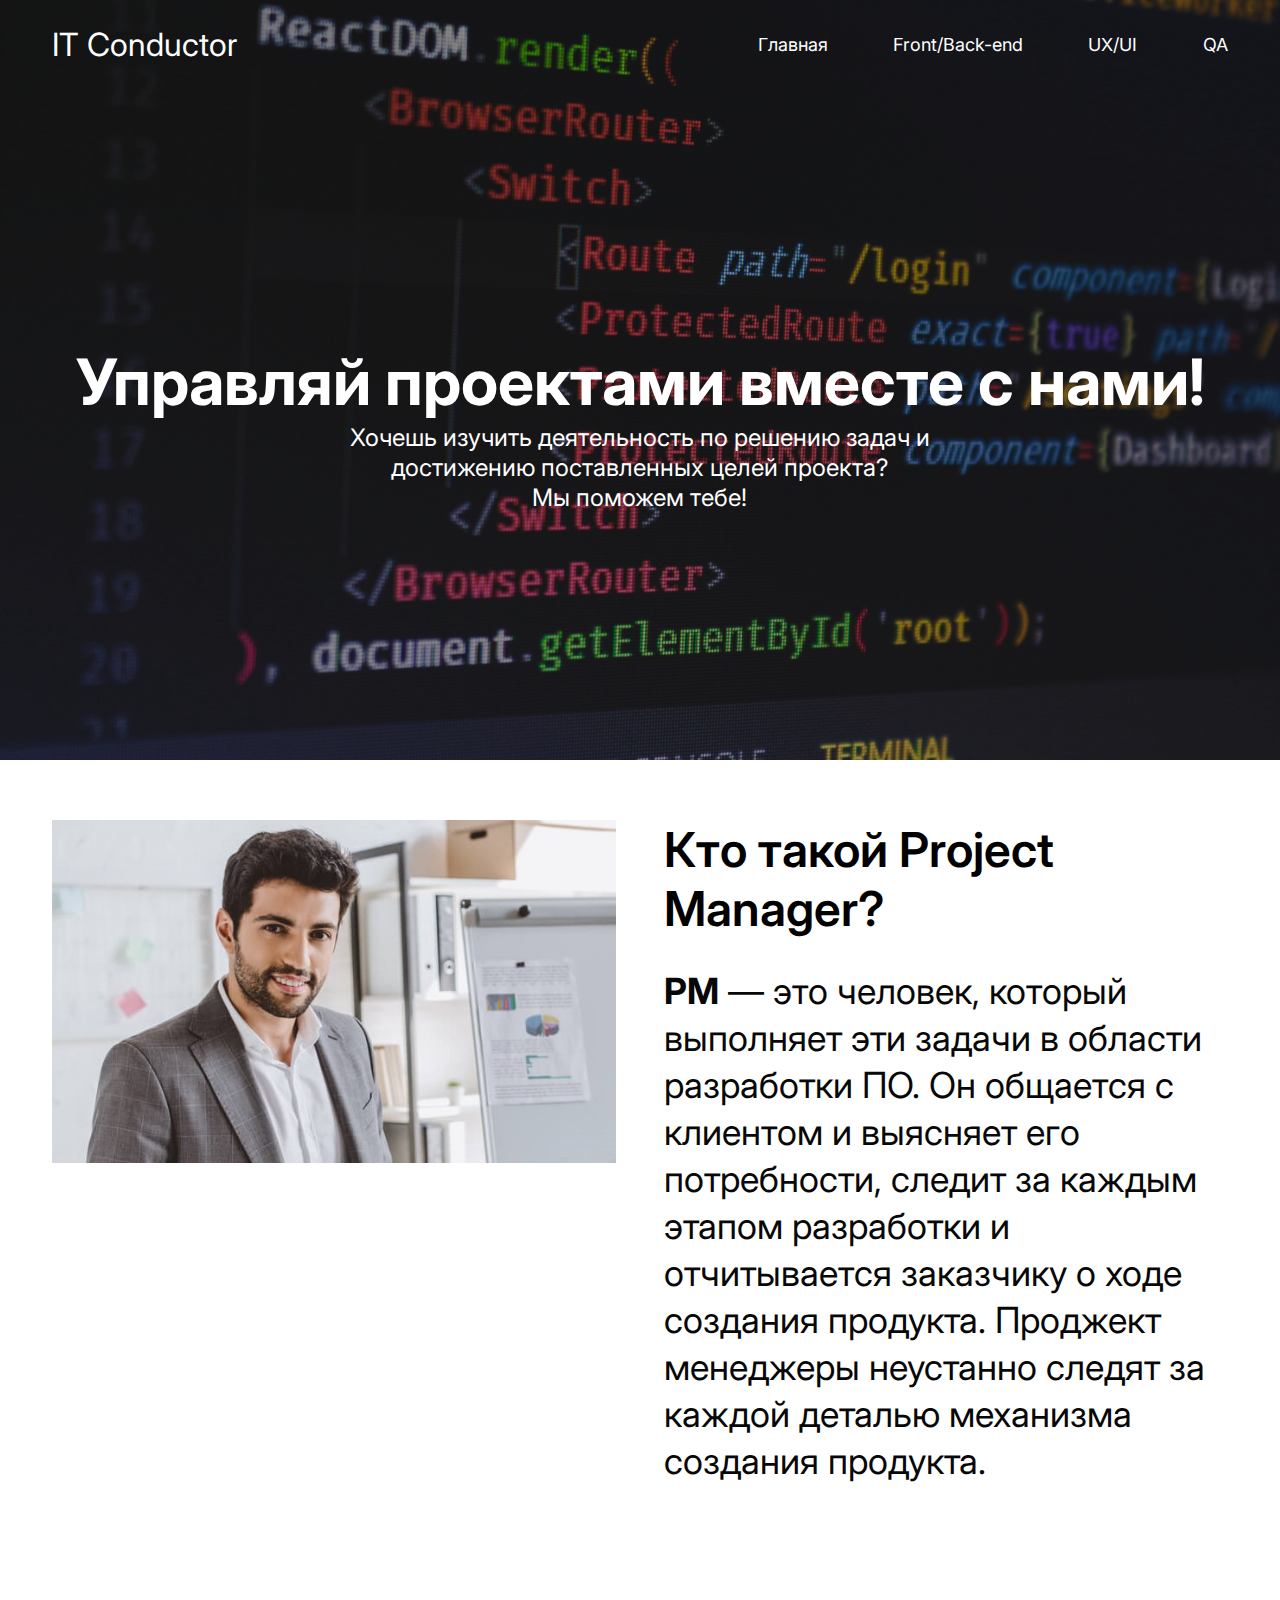
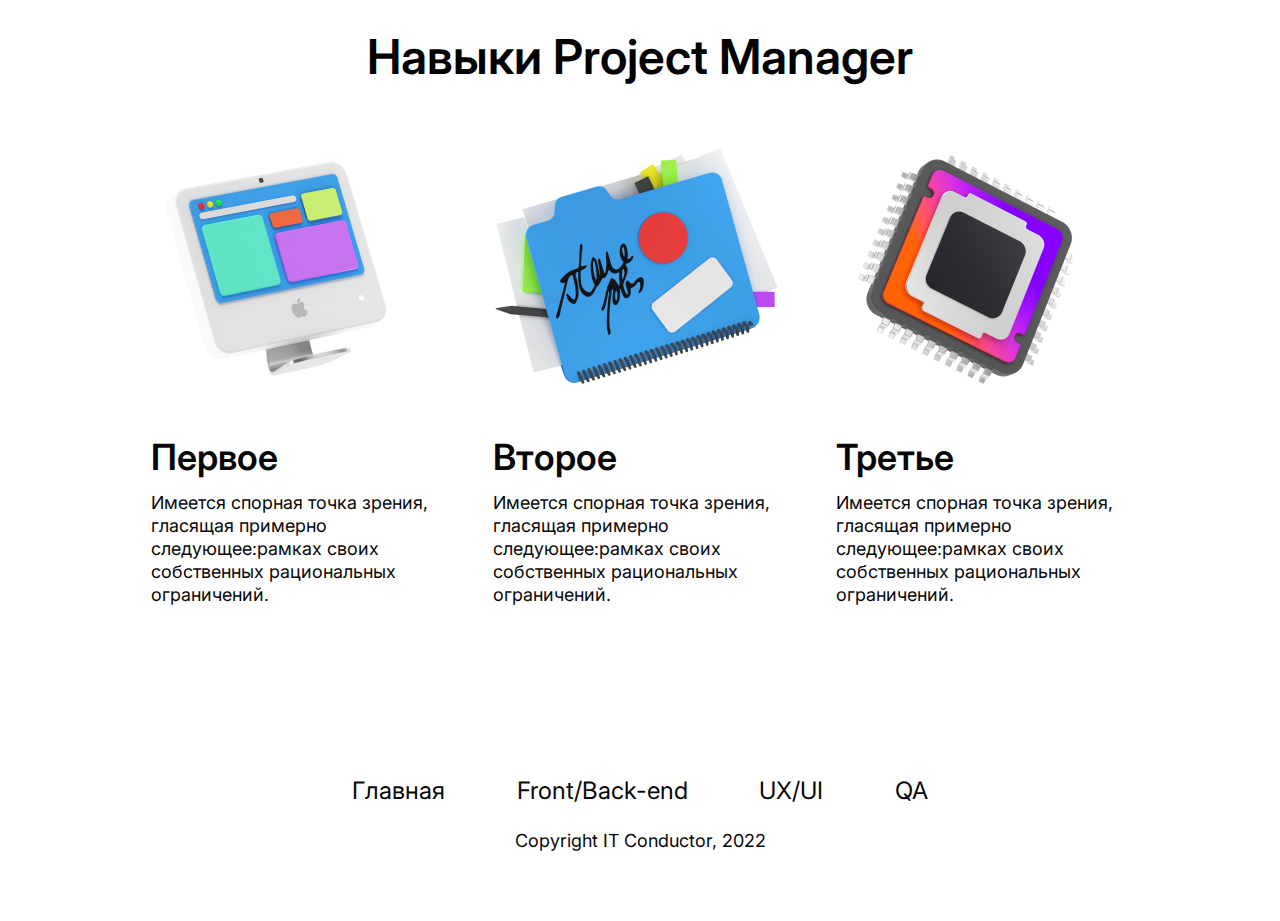
==== index2.html @ 60273a2d "all work done" ====
<!DOCTYPE html>
<html lang="en">
  <head>
    <meta charset="UTF-8" />
    <meta http-equiv="X-UA-Compatible" content="IE=edge" />
    <meta name="viewport" content="width=device-width, initial-scale=1.0" />
    <title>Project Manager</title>
    <link rel="stylesheet" href="./css/style.css" />
    <link rel="stylesheet" href="./scss/style.scss" />
    <link rel="preconnect" href="https://fonts.googleapis.com" />
    <link rel="preconnect" href="https://fonts.gstatic.com" crossorigin />
    <link
      href="https://fonts.googleapis.com/css2?family=Inter&display=swap"
      rel="stylesheet"
    />
  </head>
  <body>
    <div class="start start_pm">
      <header>
        <div class="container header_container">
          <a class="logo" href="index.html">
            <div class="logo">IT Conductor</div>
          </a>
          <nav class="menu">
            <a href="./index.html">Главная</a>
            <a href="index3.html">Front/Back-end</a>
            <a href="index4.html">UX/UI</a>
            <a href="index5.html">QA</a>
          </nav>
        </div>
      </header>
      <div class="greeting">
        <div class="container greeting_container">
          <p class="title">Управляй проектами вместе с нами!</p>
          <p class="subtitle subtitle_greeting">
            Хочешь изучить деятельность по решению задач и достижению
            поставленных целей проекта?
          </p>
          <p class="subtitle subtitle_greeting">Мы поможем тебе!</p>
        </div>
      </div>
    </div>
    <main>
      <div class="container">
        <div class="pm_description">
          <div class="pm_description_image">
            <img
              src="./img/how-to-become-a-project-manager.jpg
            "
              alt="PM"
            />
          </div>
          <div class="pm_description_text">
            <p class="heading pm_heading">Кто такой Project Manager?</p>
            <p class="caption pm_caption">
              <b>PM</b> — это человек, который выполняет эти задачи в области
              разработки ПО. Он общается с клиентом и выясняет его потребности,
              следит за каждым этапом разработки и отчитывается заказчику о ходе
              создания продукта. Проджект менеджеры неустанно следят за каждой
              деталью механизма создания продукта. 
            </p>
          </div>
        </div>
        <div class="advantages">
            <div class="container">
              <p class="heading heading_advantages">Навыки Project Manager</p>
              <ul class="advantages_list">
                <li class="advantages_item">
                  <img src="./img/iMac 1.png" alt="Computer" />
                  <p class="caption">Первое</p>
                  <p class="description">
                    Имеется спорная точка зрения, гласящая примерно следующее:рамках
                    своих собственных рациональных ограничений.
                  </p>
                </li>
                <li class="advantages_item">
                  <img src="./img/Folder 1.png" alt="Folder" />
                  <p class="caption">Второе</p>
                  <p class="description">
                    Имеется спорная точка зрения, гласящая примерно следующее:рамках
                    своих собственных рациональных ограничений.
                  </p>
                </li>
                <li class="advantages_item">
                  <img src="./img/Processor 1.png" alt="Processor" />
                  <p class="caption">Третье</p>
                  <p class="description">
                    Имеется спорная точка зрения, гласящая примерно следующее:рамках
                    своих собственных рациональных ограничений.
                  </p>
                </li>
              </ul>
            </div>
          </div>
      </div>
    </main>
    <footer>
        <nav class="menu footer_menu">
          <a href="./index.html">Главная</a>
          <a href="index3.html">Front/Back-end</a>
          <a href="index4.html">UX/UI</a>
          <a href="index5.html">QA</a>
        </nav>
        <p class="copy">Copyright IT Conductor, 2022</p>
      </footer>
  </body>
</html>
---- css/style.css ----
* {
  padding: 0;
  margin: 0;
  -webkit-box-sizing: border-box;
          box-sizing: border-box;
}

body {
  font-family: "Inter", sans-serif;
}

.subtitle {
  font-size: 24px;
  font-weight: 400;
  line-height: 30px;
  color: #ffffff;
  width: 60%;
}

.heading {
  font-size: 48px;
  font-weight: 600;
  text-align: center;
}

.caption {
  font-weight: 600;
  font-size: 36px;
  color: #070707;
  line-height: 47px;
  padding-top: 30px;
  padding-bottom: 10px;
}

.description {
  font-weight: 400;
  font-size: 18px;
  color: #070707;
  line-height: 23px;
}

.container {
  width: 91.8%;
  margin: 0 auto;
}

.menu {
  display: -webkit-box;
  display: -ms-flexbox;
  display: flex;
  -webkit-box-align: center;
      -ms-flex-align: center;
          align-items: center;
  -webkit-box-pack: justify;
      -ms-flex-pack: justify;
          justify-content: space-between;
  -ms-flex-preferred-size: 40%;
      flex-basis: 40%;
}
.menu a {
  font-weight: 400;
  font-size: 18px;
  color: #ffffff;
  text-decoration: none;
}

.start {
  background-image: url(../img/Main-Header.png);
  background-size: cover;
  height: 760px;
}

.start_pm {
  background-image: url(../img/PM-Header.png);
}

.start_ux {
  background-image: url(../img/1_H7k2HHicENJJRLAvD7xH9Q.jpeg);
}

.start_frontend {
  background-image: url(../img/PM-Header.png);
}

.header_container {
  display: -webkit-box;
  display: -ms-flexbox;
  display: flex;
  -webkit-box-pack: justify;
      -ms-flex-pack: justify;
          justify-content: space-between;
  -webkit-box-align: center;
      -ms-flex-align: center;
          align-items: center;
  padding: 25px 0;
}
.header_container .logo {
  font-weight: 400;
  font-size: 32px;
  color: #ffffff;
  text-decoration: none;
}

.greeting {
  height: 670px;
  display: -webkit-box;
  display: -ms-flexbox;
  display: flex;
  -webkit-box-align: center;
      -ms-flex-align: center;
          align-items: center;
}
.greeting .greeting_container {
  height: 25%;
  display: -webkit-box;
  display: -ms-flexbox;
  display: flex;
  -webkit-box-align: center;
      -ms-flex-align: center;
          align-items: center;
  -webkit-box-orient: vertical;
  -webkit-box-direction: normal;
      -ms-flex-direction: column;
          flex-direction: column;
  -webkit-box-pack: justify;
      -ms-flex-pack: justify;
          justify-content: space-between;
}
.greeting .greeting_container .title {
  font-weight: 700;
  font-size: 64px;
  color: #ffffff;
  line-height: 83px;
}
.greeting .greeting_container .subtitle_greeting {
  text-align: center;
}

.advantages {
  padding: 50px 0;
}
.advantages .heading_advantages {
  padding-top: 22px;
}
.advantages .advantages_list {
  padding: 50px;
  list-style: none;
  display: -webkit-box;
  display: -ms-flexbox;
  display: flex;
  -webkit-box-pack: justify;
      -ms-flex-pack: justify;
          justify-content: space-between;
}
.advantages .advantages_list .advantages_item {
  -ms-flex-preferred-size: 30%;
      flex-basis: 30%;
}

.review .excerpt {
  font-weight: 400;
  font-size: 20px;
  text-align: center;
  color: #070707;
  width: 45%;
  margin: 0 auto;
  padding: 15px 0;
}
.review .review_list {
  padding: 50px;
  list-style: none;
  display: -webkit-box;
  display: -ms-flexbox;
  display: flex;
  -webkit-box-pack: justify;
      -ms-flex-pack: justify;
          justify-content: space-between;
  -webkit-box-orient: vertical;
  -webkit-box-direction: normal;
      -ms-flex-direction: column;
          flex-direction: column;
  -webkit-box-align: center;
      -ms-flex-align: center;
          align-items: center;
}
.review .review_list .review_item {
  width: 652px;
  height: 381px;
  background: #efefef;
  border-radius: 12px;
  display: -webkit-box;
  display: -ms-flexbox;
  display: flex;
  -webkit-box-align: center;
      -ms-flex-align: center;
          align-items: center;
  margin: 25px 0;
}
.review .review_list .review_item .review_container {
  height: 80%;
  -webkit-box-align: center;
      -ms-flex-align: center;
          align-items: center;
  display: -webkit-box;
  display: -ms-flexbox;
  display: flex;
  -webkit-box-orient: vertical;
  -webkit-box-direction: normal;
      -ms-flex-direction: column;
          flex-direction: column;
  -webkit-box-pack: justify;
      -ms-flex-pack: justify;
          justify-content: space-between;
}
.review .review_list .review_item .review_container .review_subtitle {
  text-align: center;
  color: #070707;
  width: 90%;
}
.review .review_list .review_item .review_container .user_text {
  font-weight: 400;
  font-size: 18px;
  color: #070707;
}
.review .review_flex {
  width: 66%;
  margin: 0 auto;
  padding-top: 50px;
}
.review .review_flex .review_flex_item {
  display: -webkit-box;
  display: -ms-flexbox;
  display: flex;
  padding: 8px 0;
  -webkit-box-pack: justify;
      -ms-flex-pack: justify;
          justify-content: space-between;
}
.review .review_flex .review_flex_item .review_input {
  width: 652px;
  height: 196px;
  background: #ffffff;
  border: 2px solid #070707;
  border-radius: 8px;
}
.review .review_flex .review_flex_item .email_input {
  width: 652px;
  height: 62px;
  background: #ffffff;
  border: 2px solid #070707;
  border-radius: 8px;
}
.review .review_flex .review_flex_item .name_input {
  width: 652px;
  height: 62px;
  background: #ffffff;
  border: 2px solid #070707;
  border-radius: 8px;
}
.review .review_flex .review_flex_item p {
  font-size: 20px;
}
.review .review_flex .review_button {
  border: #d1345b 1px solid;
  margin-top: 30px;
  width: 100%;
  padding: 25px 0;
  background: #d1345b;
  border-radius: 8px;
  font-weight: 400;
  font-size: 24px;
  color: #070707;
}

.schools {
  padding: 70px 0;
}
.schools .schools_list {
  list-style: none;
  display: -webkit-box;
  display: -ms-flexbox;
  display: flex;
  -webkit-box-pack: justify;
      -ms-flex-pack: justify;
          justify-content: space-between;
  -webkit-box-align: center;
      -ms-flex-align: center;
          align-items: center;
  padding: 50px 0;
}
.schools .schools_list .school_card {
  width: 316px;
  height: 316px;
  background: #efefef;
  border-radius: 12px;
  display: -webkit-box;
  display: -ms-flexbox;
  display: flex;
  -webkit-box-align: center;
      -ms-flex-align: center;
          align-items: center;
}
.schools .schools_list .school_card .school_card_container {
  width: 90%;
  height: 90%;
  display: -webkit-box;
  display: -ms-flexbox;
  display: flex;
  -webkit-box-orient: vertical;
  -webkit-box-direction: normal;
      -ms-flex-direction: column;
          flex-direction: column;
  -webkit-box-pack: justify;
      -ms-flex-pack: justify;
          justify-content: space-between;
}
.schools .schools_list .school_card .school_card_container img {
  width: 100%;
}
.schools .schools_list .school_card .school_card_container .subtitle_school {
  color: #070707;
  margin-top: 10px;
  font-weight: 500;
}
.schools .schools_list .school_card .school_card_container .school_link {
  display: -webkit-box;
  display: -ms-flexbox;
  display: flex;
  -webkit-box-align: center;
      -ms-flex-align: center;
          align-items: center;
  width: 60%;
  -webkit-box-pack: justify;
      -ms-flex-pack: justify;
          justify-content: space-between;
}
.schools .schools_list .school_card .school_card_container .school_link img {
  width: 33px;
  height: 22px;
}
.schools .schools_list .school_card .school_card_container .school_link p {
  font-size: 18px;
}

footer {
  padding: 70px 0;
}

.footer_menu {
  width: 45%;
  margin: 0 auto;
}
.footer_menu a {
  color: #070707;
  font-size: 24px;
}

.copy {
  font-weight: 400;
  font-size: 18px;
  text-align: center;
  color: #070707;
  margin-top: 25px;
}

.pm_description {
  padding: 60px 0;
  display: -webkit-box;
  display: -ms-flexbox;
  display: flex;
  -webkit-box-pack: justify;
      -ms-flex-pack: justify;
          justify-content: space-between;
}
.pm_description .pm_description_image {
  -ms-flex-preferred-size: 48%;
      flex-basis: 48%;
}
.pm_description .pm_description_image img {
  width: 100%;
}
.pm_description .pm_description_text {
  -ms-flex-preferred-size: 48%;
      flex-basis: 48%;
}
.pm_description .pm_description_text .pm_heading {
  text-align: left;
}
.pm_description .pm_description_text .pm_caption {
  font-weight: 400;
}
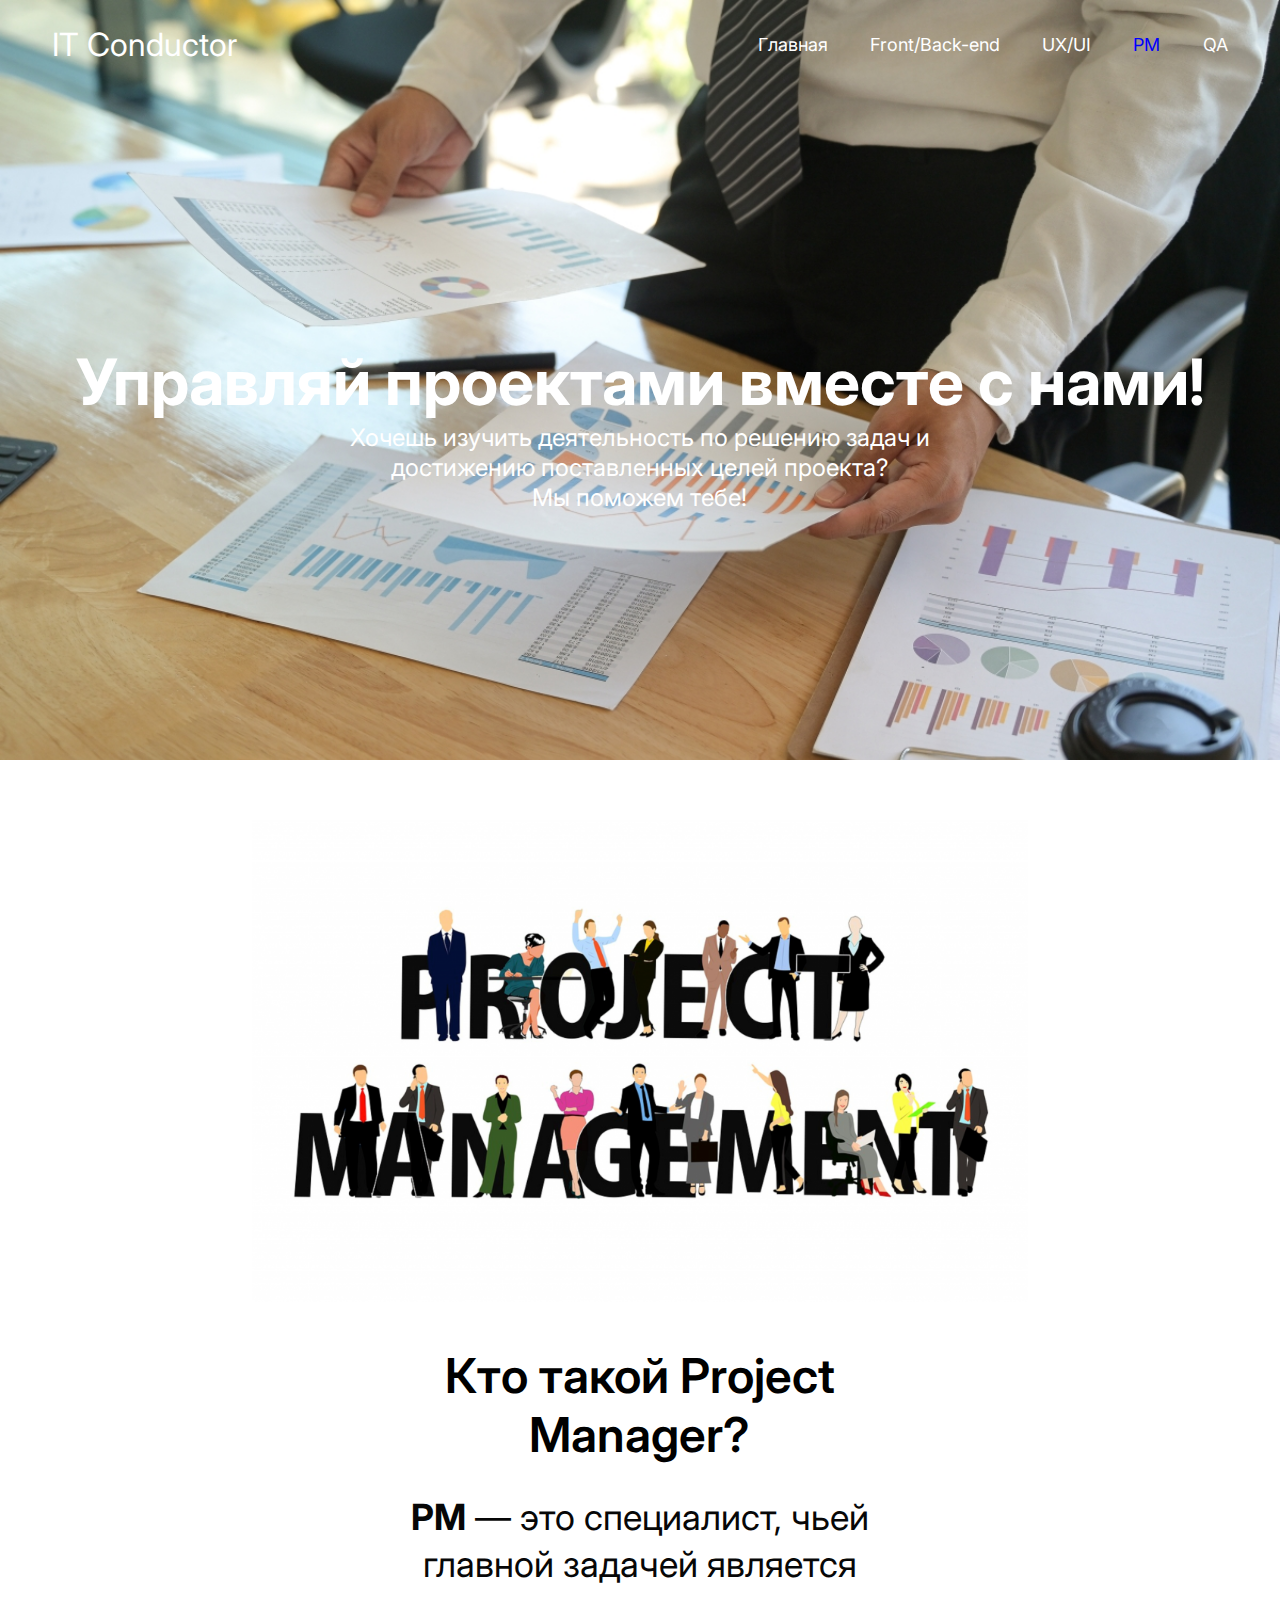
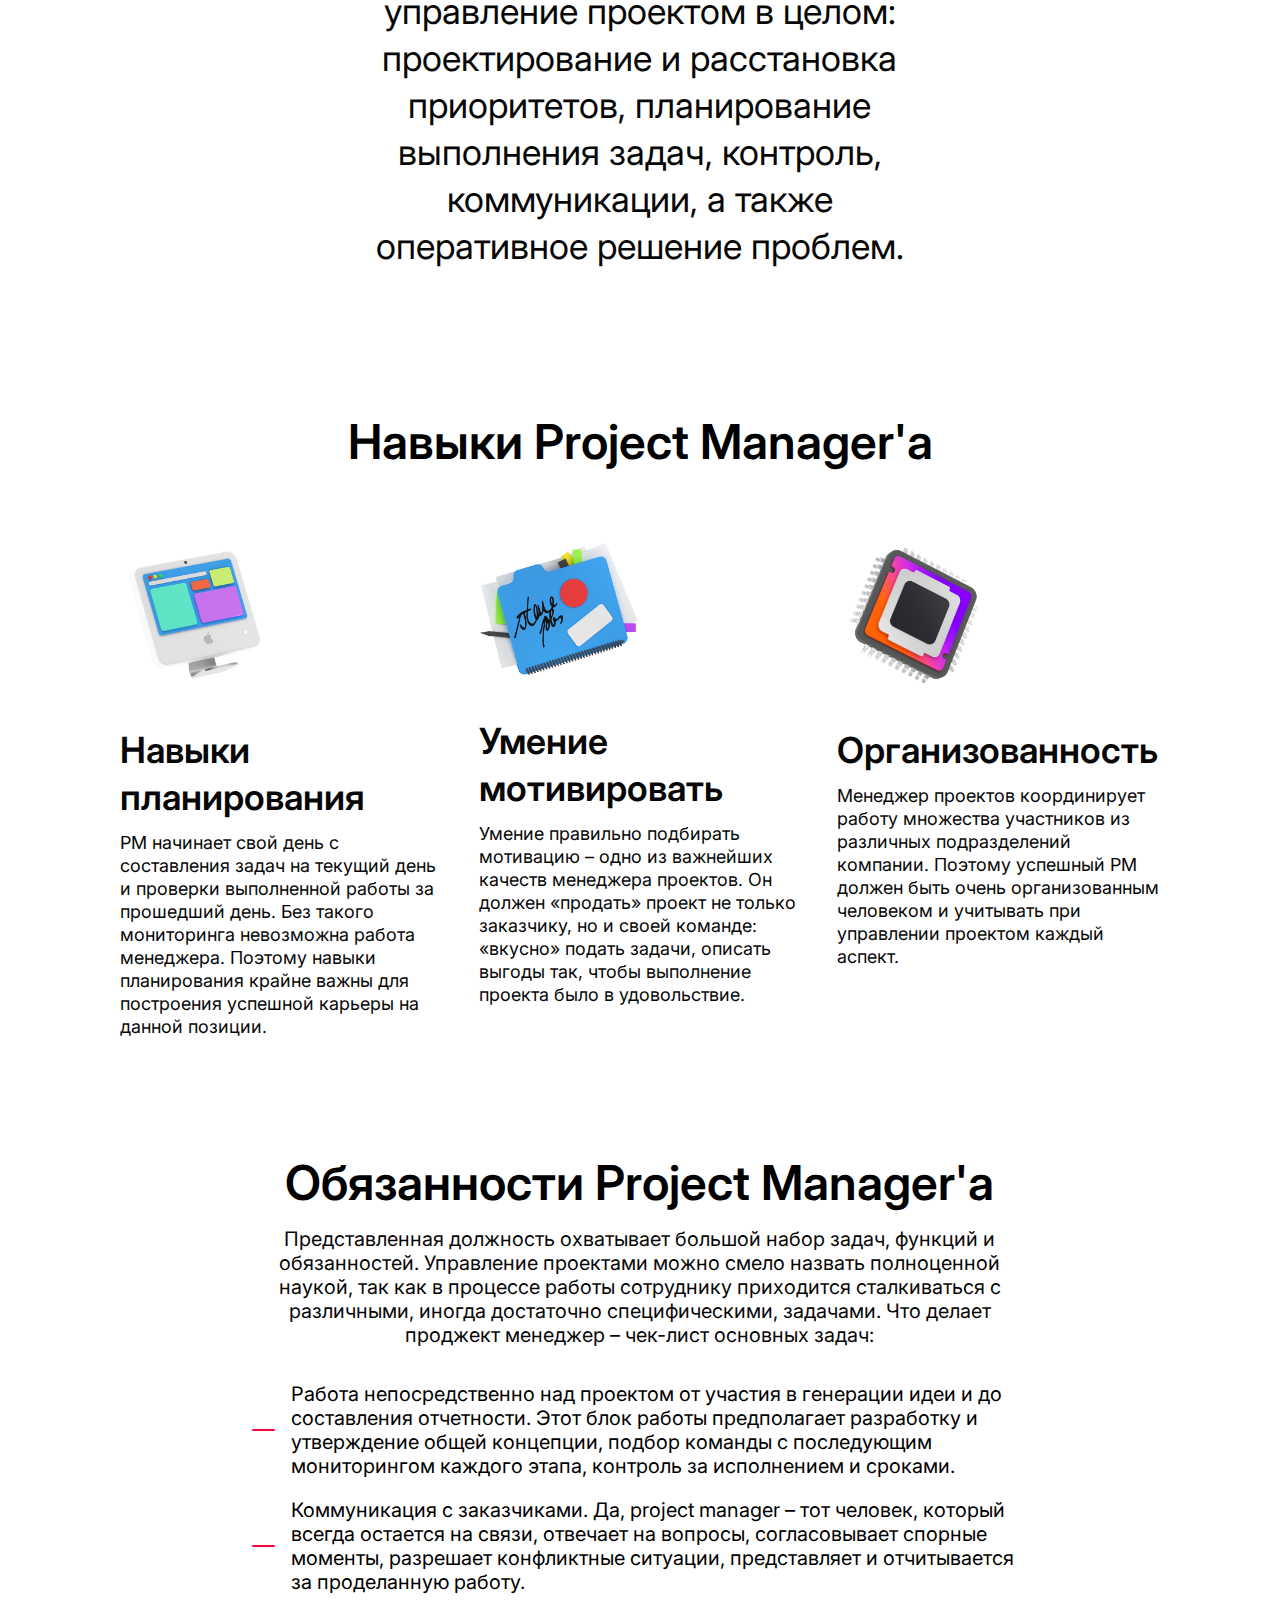
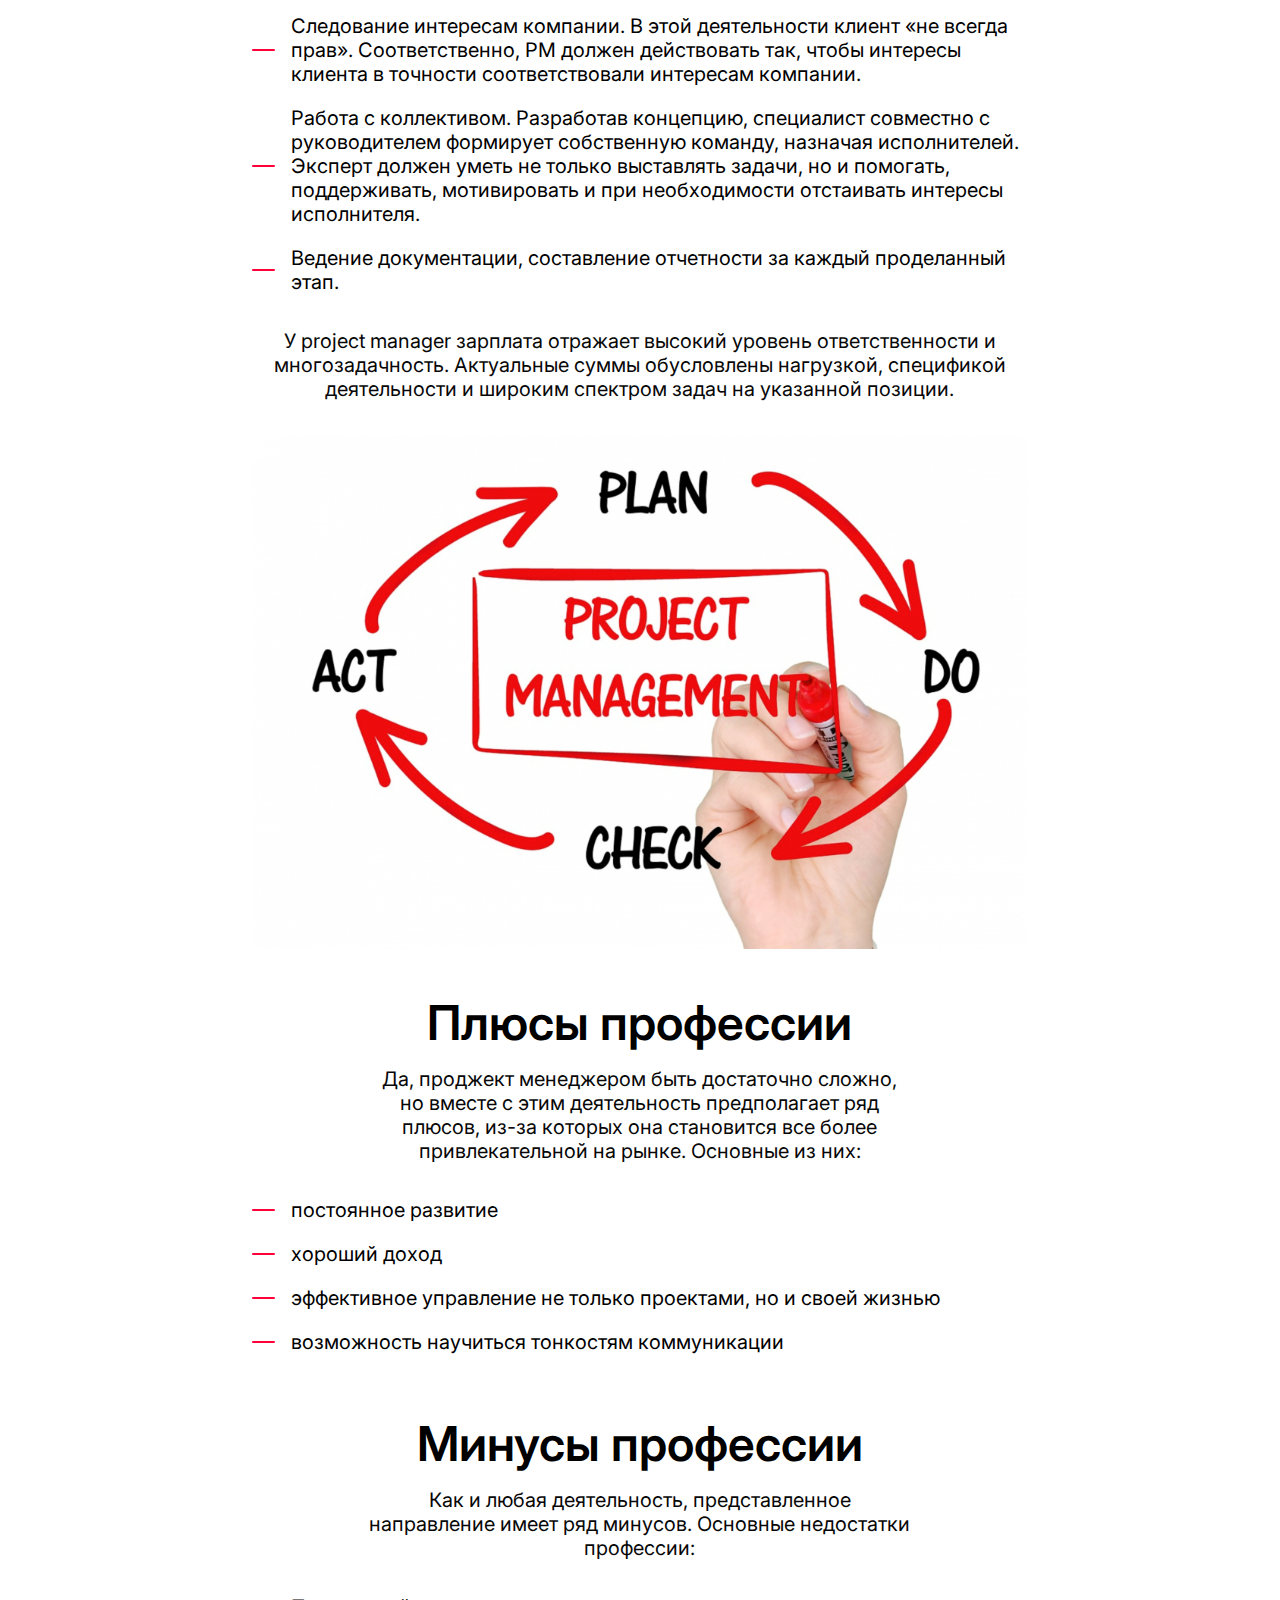
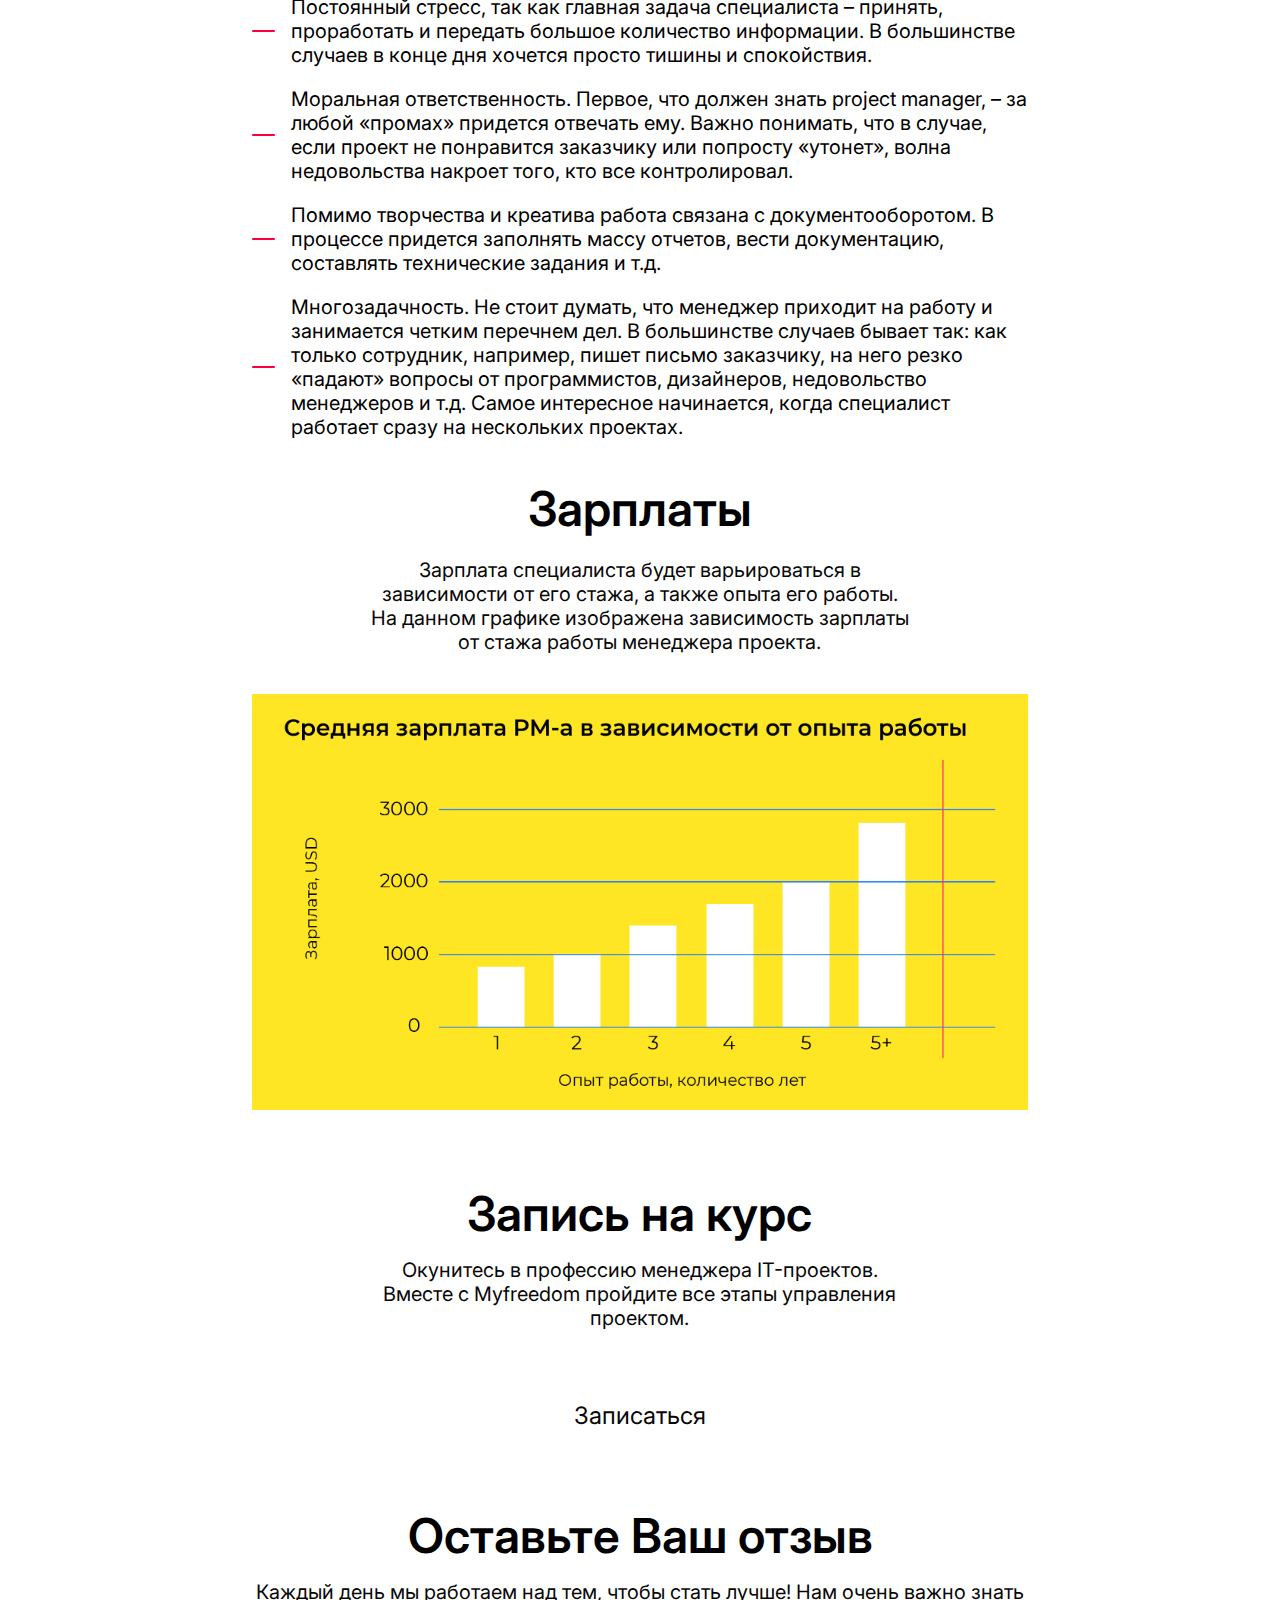
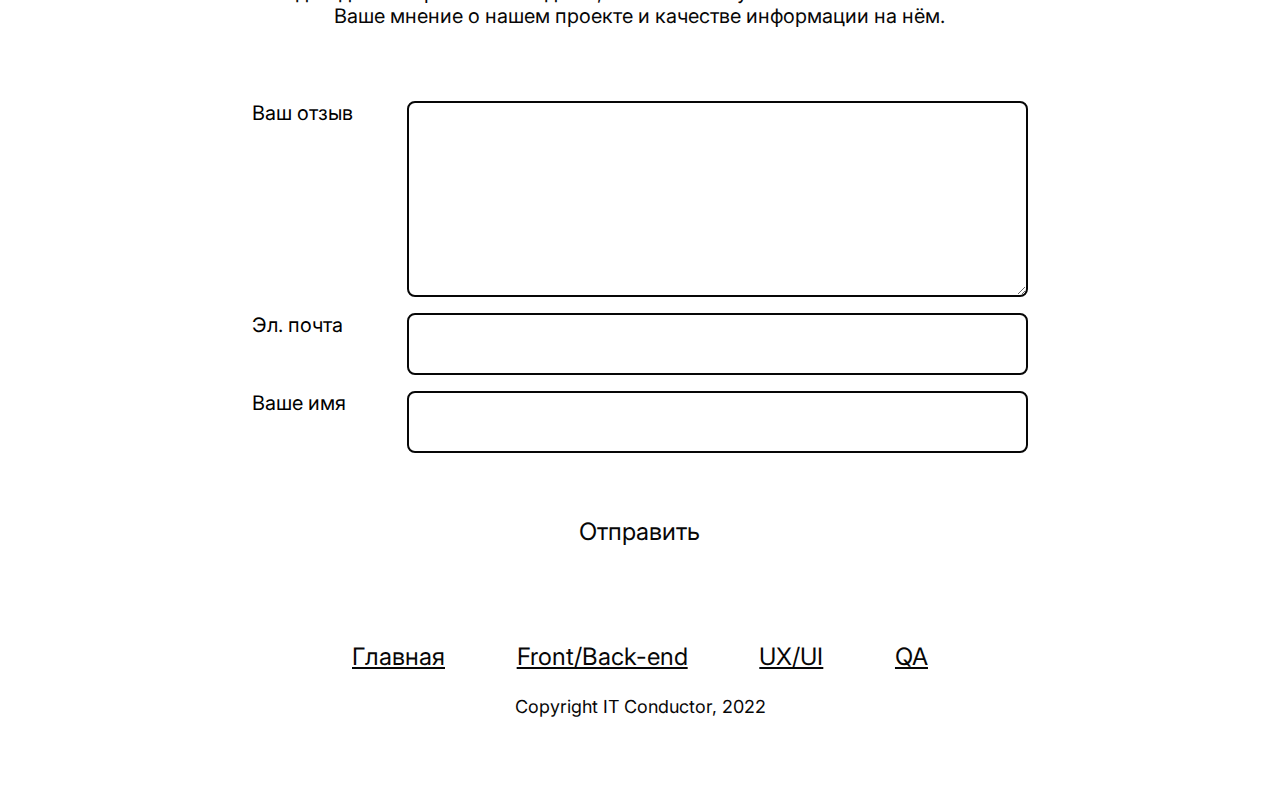
==== commit dc3e3e32: "Add adaptive and new info" ====
--- a/index2.html
+++ b/index2.html
@@ -21,12 +21,26 @@
           <a class="logo" href="index.html">
             <div class="logo">IT Conductor</div>
           </a>
-          <nav class="menu">
+          <nav class="nav">
             <a href="./index.html">Главная</a>
             <a href="index3.html">Front/Back-end</a>
             <a href="index4.html">UX/UI</a>
+            <a class="pm_link" href="index2.html">PM</a>
             <a href="index5.html">QA</a>
           </nav>
+          <div class="burger">
+            <label>
+              <input type="checkbox" />
+              <span class="menu"> <span class="hamburger"></span> </span>
+              <ul>
+                <li><a href="./index.html">Главная</a></li>
+                <li><a href="index3.html">Front/Back-end</a></li>
+                <li><a href="index4.html">UX/UI</a></li>
+                <li><a href="index2.html">PM</a></li>
+                <li><a href="index5.html">QA</a></li>
+              </ul>
+            </label>
+          </div>
         </div>
       </header>
       <div class="greeting">
@@ -44,64 +58,263 @@
       <div class="container">
         <div class="pm_description">
           <div class="pm_description_image">
-            <img
-              src="./img/how-to-become-a-project-manager.jpg
-            "
-              alt="PM"
-            />
+            <img src="./img/c185fd837bc26fa26a3d2de466a646c6.png" alt="" />
           </div>
           <div class="pm_description_text">
             <p class="heading pm_heading">Кто такой Project Manager?</p>
             <p class="caption pm_caption">
-              <b>PM</b> — это человек, который выполняет эти задачи в области
-              разработки ПО. Он общается с клиентом и выясняет его потребности,
-              следит за каждым этапом разработки и отчитывается заказчику о ходе
-              создания продукта. Проджект менеджеры неустанно следят за каждой
-              деталью механизма создания продукта. 
+              <b>PM</b> — это специалист, чьей главной задачей является
+              управление проектом в целом: проектирование и расстановка
+              приоритетов, планирование выполнения задач, контроль,
+              коммуникации, а также оперативное решение проблем.
             </p>
           </div>
         </div>
+
         <div class="advantages">
-            <div class="container">
-              <p class="heading heading_advantages">Навыки Project Manager</p>
-              <ul class="advantages_list">
-                <li class="advantages_item">
-                  <img src="./img/iMac 1.png" alt="Computer" />
-                  <p class="caption">Первое</p>
-                  <p class="description">
-                    Имеется спорная точка зрения, гласящая примерно следующее:рамках
-                    своих собственных рациональных ограничений.
-                  </p>
-                </li>
-                <li class="advantages_item">
-                  <img src="./img/Folder 1.png" alt="Folder" />
-                  <p class="caption">Второе</p>
-                  <p class="description">
-                    Имеется спорная точка зрения, гласящая примерно следующее:рамках
-                    своих собственных рациональных ограничений.
-                  </p>
-                </li>
-                <li class="advantages_item">
-                  <img src="./img/Processor 1.png" alt="Processor" />
-                  <p class="caption">Третье</p>
-                  <p class="description">
-                    Имеется спорная точка зрения, гласящая примерно следующее:рамках
-                    своих собственных рациональных ограничений.
-                  </p>
-                </li>
-              </ul>
-            </div>
-          </div>
+          <p class="heading heading_advantages">Навыки Project Manager'a</p>
+          <ul class="advantages_list">
+            <li class="advantages_item">
+              <img src="./img/iMac 1.png" alt="Computer" />
+              <p class="caption">Навыки планирования</p>
+              <p class="description">
+                PM начинает свой день с составления задач на текущий день и
+                проверки выполненной работы за прошедший день. Без такого
+                мониторинга невозможна работа менеджера. Поэтому навыки
+                планирования крайне важны для построения успешной карьеры на
+                данной позиции.
+              </p>
+            </li>
+            <li class="advantages_item">
+              <img src="./img/Folder 1.png" alt="Folder" />
+              <p class="caption">Умение мотивировать</p>
+              <p class="description">
+                Умение правильно подбирать мотивацию – одно из важнейших качеств
+                менеджера проектов. Он должен «продать» проект не только
+                заказчику, но и своей команде: «вкусно» подать задачи, описать
+                выгоды так, чтобы выполнение проекта было в удовольствие.
+              </p>
+            </li>
+            <li class="advantages_item">
+              <img src="./img/Processor 1.png" alt="Processor" />
+              <p class="caption">Организованность</p>
+              <p class="description">
+                Менеджер проектов координирует работу множества участников из
+                различных подразделений компании. Поэтому успешный PM должен
+                быть очень организованным человеком и учитывать при управлении
+                проектом каждый аспект.
+              </p>
+            </li>
+          </ul>
+        </div>
+        <div class="work">
+          <div class="work_container">
+            <div class="heading">Обязанности Project Manager'a</div>
+            <div class="excerpt work_excerpt">
+              Представленная должность охватывает большой набор задач, функций и
+              обязанностей. Управление проектами можно смело назвать полноценной
+              наукой, так как в процессе работы сотруднику приходится
+              сталкиваться с различными, иногда достаточно специфическими,
+              задачами. Что делает проджект менеджер – чек-лист основных задач:
+            </div>
+            <div class="work_list">
+              <div class="work_item">
+                <div class="minus"></div>
+                <div class="work_text">
+                  Работа непосредственно над проектом от участия в генерации
+                  идеи и до составления отчетности. Этот блок работы
+                  предполагает разработку и утверждение общей концепции, подбор
+                  команды с последующим мониторингом каждого этапа, контроль за
+                  исполнением и сроками.
+                </div>
+              </div>
+              <div class="work_item">
+                <div class="minus"></div>
+                <div class="work_text">
+                  Коммуникация с заказчиками. Да, project manager – тот человек,
+                  который всегда остается на связи, отвечает на вопросы,
+                  согласовывает спорные моменты, разрешает конфликтные ситуации,
+                  представляет и отчитывается за проделанную работу.
+                </div>
+              </div>
+              <div class="work_item">
+                <div class="minus"></div>
+                <div class="work_text">
+                  Следование интересам компании. В этой деятельности клиент «не
+                  всегда прав». Соответственно, РМ должен действовать так, чтобы
+                  интересы клиента в точности соответствовали интересам
+                  компании.
+                </div>
+              </div>
+              <div class="work_item">
+                <div class="minus"></div>
+                <div class="work_text">
+                  Работа с коллективом. Разработав концепцию, специалист
+                  совместно с руководителем формирует собственную команду,
+                  назначая исполнителей. Эксперт должен уметь не только
+                  выставлять задачи, но и помогать, поддерживать, мотивировать и
+                  при необходимости отстаивать интересы исполнителя.
+                </div>
+              </div>
+              <div class="work_item">
+                <div class="minus"></div>
+                <div class="work_text">
+                  Ведение документации, составление отчетности за каждый
+                  проделанный этап.
+                </div>
+              </div>
+            </div>
+            <div class="excerpt work_excerpt">
+              У project manager зарплата отражает высокий уровень
+              ответственности и многозадачность. Актуальные суммы обусловлены
+              нагрузкой, спецификой деятельности и широким спектром задач на
+              указанной позиции.
+            </div>
+            <img src="./img/ae7bc71f0df37e3d2978b2aa12c2e669.png" alt="" />
+            <div class="pros">
+              <div class="pros_container">
+                <div class="heading">Плюсы профессии</div>
+                <div class="excerpt">
+                  Да, проджект менеджером быть достаточно сложно, но вместе с
+                  этим деятельность предполагает ряд плюсов, из-за которых она
+                  становится все более привлекательной на рынке. Основные из
+                  них:
+                </div>
+                <div class="pros_list">
+                  <div class="pros_item">
+                    <div class="minus"></div>
+                    <div class="work_text">постоянное развитие</div>
+                  </div>
+                  <div class="pros_item">
+                    <div class="minus"></div>
+                    <div class="work_text">хороший доход</div>
+                  </div>
+                  <div class="pros_item">
+                    <div class="minus"></div>
+                    <div class="work_text">
+                      эффективное управление не только проектами, но и своей
+                      жизнью
+                    </div>
+                  </div>
+                  <div class="pros_item">
+                    <div class="minus"></div>
+                    <div class="work_text">
+                      возможность научиться тонкостям коммуникации
+                    </div>
+                  </div>
+                </div>
+              </div>
+            </div>
+            <div class="pros">
+              <div class="pros_container">
+                <div class="heading">Минусы профессии</div>
+                <div class="excerpt">
+                  Как и любая деятельность, представленное направление имеет ряд
+                  минусов. Основные недостатки профессии:
+                </div>
+                <div class="pros_list">
+                  <div class="pros_item">
+                    <div class="minus"></div>
+                    <div class="work_text">
+                      Постоянный стресс, так как главная задача специалиста –
+                      принять, проработать и передать большое количество
+                      информации. В большинстве случаев в конце дня хочется
+                      просто тишины и спокойствия.
+                    </div>
+                  </div>
+                  <div class="pros_item">
+                    <div class="minus"></div>
+                    <div class="work_text">
+                      Моральная ответственность. Первое, что должен знать
+                      project manager, – за любой «промах» придется отвечать
+                      ему. Важно понимать, что в случае, если проект не
+                      понравится заказчику или попросту «утонет», волна
+                      недовольства накроет того, кто все контролировал.
+                    </div>
+                  </div>
+                  <div class="pros_item">
+                    <div class="minus"></div>
+                    <div class="work_text">
+                      Помимо творчества и креатива работа связана с
+                      документооборотом. В процессе придется заполнять массу
+                      отчетов, вести документацию, составлять технические
+                      задания и т.д.
+                    </div>
+                  </div>
+                  <div class="pros_item">
+                    <div class="minus"></div>
+                    <div class="work_text">
+                      Многозадачность. Не стоит думать, что менеджер приходит на
+                      работу и занимается четким перечнем дел. В большинстве
+                      случаев бывает так: как только сотрудник, например, пишет
+                      письмо заказчику, на него резко «падают» вопросы от
+                      программистов, дизайнеров, недовольство менеджеров и т.д.
+                      Самое интересное начинается, когда специалист работает
+                      сразу на нескольких проектах.
+                    </div>
+                  </div>
+                </div>
+              </div>
+            </div>
+          </div>
+        </div>
+        <div class="salary">
+          <div class="salary_container">
+            <div class="heading">Зарплаты</div>
+            <div class="excerpt salary_excerpt">
+              Зарплата специалиста будет варьироваться в зависимости от его
+              стажа, а также опыта его работы.<br />
+              На данном графике изображена зависимость зарплаты от стажа работы
+              менеджера проекта.
+            </div>
+            <img src="./img/5-01.png" alt="" />
+          </div>
+        </div>
+        <div class="course">
+          <div class="cource_container">
+            <p class="heading">Запись на курс</p>
+            <p class="excerpt">
+              Окунитесь в профессию менеджера IT-проектов. Вместе с Myfreedom
+              пройдите все этапы управления проектом.
+            </p>
+            <a
+              href="https://myfreedom.by/courses/pm"
+              class="course_button"
+              target="_blank"
+              ><span>Записаться</span></a
+            >
+          </div>
+        </div>
+        <p class="heading review_heading">Оставьте Ваш отзыв</p>
+        <p class="excerpt">
+          Каждый день мы работаем над тем, чтобы стать лучше! Нам очень важно
+          знать Ваше мнение о нашем проекте и качестве информации на нём.
+        </p>
+        <div class="review_flex">
+          <div class="review_flex_item">
+            <p>Ваш отзыв</p>
+            <textarea name="review" id="" cols="30" rows="10"></textarea>
+          </div>
+          <div class="review_flex_item">
+            <p>Эл. почта</p>
+            <input type="text" class="email_input" />
+          </div>
+          <div class="review_flex_item">
+            <p>Ваше имя</p>
+            <input type="text" class="name_input" />
+          </div>
+          <a href="#" class="review_button"><span>Отправить</span></a>
+        </div>
       </div>
     </main>
     <footer>
-        <nav class="menu footer_menu">
-          <a href="./index.html">Главная</a>
-          <a href="index3.html">Front/Back-end</a>
-          <a href="index4.html">UX/UI</a>
-          <a href="index5.html">QA</a>
-        </nav>
-        <p class="copy">Copyright IT Conductor, 2022</p>
-      </footer>
+      <nav class="menu footer_menu">
+        <a href="./index.html">Главная</a>
+        <a href="index3.html">Front/Back-end</a>
+        <a href="index4.html">UX/UI</a>
+        <a href="index5.html">QA</a>
+      </nav>
+      <p class="copy">Copyright IT Conductor, 2022</p>
+    </footer>
   </body>
 </html>
--- a/css/style.css
+++ b/css/style.css
@@ -1,12 +1,232 @@
-* {
+*,
+*:before,
+*:after {
   padding: 0;
   margin: 0;
   -webkit-box-sizing: border-box;
           box-sizing: border-box;
 }
 
+.burger {
+  display: none;
+}
+
+label .menu {
+  position: absolute;
+  right: -100px;
+  top: -100px;
+  z-index: 100;
+  width: 200px;
+  height: 200px;
+  background: #fff;
+  border-radius: 50% 50% 50% 50%;
+  -webkit-transition: 0.5s ease-in-out;
+  transition: 0.5s ease-in-out;
+  -webkit-box-shadow: 0 0 0 0 #fff, 0 0 0 0 #fff;
+          box-shadow: 0 0 0 0 #fff, 0 0 0 0 #fff;
+  cursor: pointer;
+}
+
+label .hamburger {
+  position: absolute;
+  top: 135px;
+  left: 50px;
+  width: 30px;
+  height: 2px;
+  background: #070707;
+  display: block;
+  -webkit-transform-origin: center;
+  transform-origin: center;
+  -webkit-transition: 0.5s ease-in-out;
+  transition: 0.5s ease-in-out;
+}
+
+label .hamburger:after,
+label .hamburger:before {
+  -webkit-transition: 0.5s ease-in-out;
+  transition: 0.5s ease-in-out;
+  content: "";
+  position: absolute;
+  display: block;
+  width: 100%;
+  height: 100%;
+  background: #070707;
+}
+
+label .hamburger:before {
+  top: -10px;
+}
+
+label .hamburger:after {
+  bottom: -10px;
+}
+
+label input {
+  display: none;
+}
+
+label input:checked + .menu {
+  -webkit-box-shadow: 0 0 0 100vw #fff, 0 0 0 100vh #fff;
+          box-shadow: 0 0 0 100vw #fff, 0 0 0 100vh #fff;
+  border-radius: 0;
+}
+
+label input:checked + .menu .hamburger {
+  -webkit-transform: rotate(45deg);
+  transform: rotate(45deg);
+}
+
+label input:checked + .menu .hamburger:after {
+  -webkit-transform: rotate(90deg);
+  transform: rotate(90deg);
+  bottom: 0;
+}
+
+label input:checked + .menu .hamburger:before {
+  -webkit-transform: rotate(90deg);
+  transform: rotate(90deg);
+  top: 0;
+}
+
+label input:checked + .menu + ul {
+  opacity: 1;
+}
+
+label ul {
+  z-index: 200;
+  position: absolute;
+  top: 50%;
+  left: 50%;
+  -webkit-transform: translate(-50%, -50%);
+  transform: translate(-50%, -50%);
+  opacity: 0;
+  -webkit-transition: 0.25s 0s ease-in-out;
+  transition: 0.25s 0s ease-in-out;
+}
+
+label a {
+  margin-bottom: 1em;
+  display: block;
+  color: #070707;
+  text-decoration: none;
+}
+
+h1 {
+  position: absolute;
+  top: 50%;
+  left: 50%;
+  -webkit-transform: translate(-50%, -50%);
+  transform: translate(-50%, -50%);
+  width: 80%;
+  text-align: center;
+}
+
 body {
   font-family: "Inter", sans-serif;
+}
+
+.excerpt {
+  font-weight: 400;
+  font-size: 20px;
+  text-align: center;
+  color: #070707;
+  width: 70%;
+  margin: 0 auto;
+  padding: 15px 0;
+}
+
+.review_flex {
+  width: 66%;
+  margin: 0 auto;
+  padding-top: 50px;
+}
+.review_flex .review_flex_item {
+  display: -webkit-box;
+  display: -ms-flexbox;
+  display: flex;
+  padding: 8px 0;
+  -webkit-box-pack: justify;
+      -ms-flex-pack: justify;
+          justify-content: space-between;
+}
+.review_flex .review_flex_item textarea {
+  width: 80%;
+  height: 196px;
+  background: #ffffff;
+  border: 2px solid #070707;
+  border-radius: 8px;
+  padding-top: 10px;
+  padding-left: 10px;
+  font-size: 20px;
+}
+.review_flex .review_flex_item .email_input {
+  width: 80%;
+  height: 62px;
+  background: #ffffff;
+  border: 2px solid #070707;
+  border-radius: 8px;
+  padding-left: 10px;
+  font-size: 20px;
+}
+.review_flex .review_flex_item .name_input {
+  width: 80%;
+  height: 62px;
+  background: #ffffff;
+  border: 2px solid #070707;
+  border-radius: 8px;
+  padding-left: 10px;
+  font-size: 20px;
+}
+.review_flex .review_flex_item p {
+  font-size: 20px;
+}
+.review_flex .review_button {
+  display: -webkit-box;
+  display: -ms-flexbox;
+  display: flex;
+  -webkit-box-pack: center;
+      -ms-flex-pack: center;
+          justify-content: center;
+  -webkit-box-align: center;
+      -ms-flex-align: center;
+          align-items: center;
+  -webkit-transition: all 0.35s;
+  transition: all 0.35s;
+  border: none;
+  background: none;
+  margin-top: 30px;
+  width: 100%;
+  padding: 25px 0;
+  border-radius: 8px;
+  border: 1px solid transparent;
+  font-weight: 400;
+  font-size: 24px;
+  text-decoration: none;
+  position: relative;
+  color: #070707;
+}
+.review_flex .review_button span {
+  position: relative;
+  z-index: 2;
+}
+.review_flex .review_button:after {
+  position: absolute;
+  content: "";
+  top: 0;
+  left: 0;
+  width: 0;
+  height: 100%;
+  background: #ff003b;
+  -webkit-transition: all 0.35s;
+  transition: all 0.35s;
+  border-radius: 8px;
+}
+.review_flex .review_button:hover {
+  color: #fff;
+  border-radius: 8px;
+}
+.review_flex .review_button:hover:after {
+  width: 100%;
 }
 
 .subtitle {
@@ -44,7 +264,7 @@
   margin: 0 auto;
 }
 
-.menu {
+.nav {
   display: -webkit-box;
   display: -ms-flexbox;
   display: flex;
@@ -57,12 +277,30 @@
   -ms-flex-preferred-size: 40%;
       flex-basis: 40%;
 }
-.menu a {
+.nav a {
   font-weight: 400;
   font-size: 18px;
   color: #ffffff;
   text-decoration: none;
 }
+.nav a:hover {
+  -webkit-transform: scale(1.1);
+          transform: scale(1.1);
+  -webkit-text-decoration: underline 2px;
+          text-decoration: underline 2px;
+}
+.nav .pm_link {
+  color: blue;
+}
+.nav .dev_link {
+  color: blue;
+}
+.nav .ux_link {
+  color: blue;
+}
+.nav .qa_link {
+  color: blue;
+}
 
 .start {
   background-image: url(../img/Main-Header.png);
@@ -71,7 +309,7 @@
 }
 
 .start_pm {
-  background-image: url(../img/PM-Header.png);
+  background-image: url(../img/Optimized-the-management-is-checking-the-accuracy-of-the-com-R6QMHV7.jpg);
 }
 
 .start_ux {
@@ -100,6 +338,9 @@
   color: #ffffff;
   text-decoration: none;
 }
+.header_container .logo:hover {
+  color: blue;
+}
 
 .greeting {
   height: 670px;
@@ -131,6 +372,7 @@
   font-size: 64px;
   color: #ffffff;
   line-height: 83px;
+  text-align: center;
 }
 .greeting .greeting_container .subtitle_greeting {
   text-align: center;
@@ -151,21 +393,27 @@
   -webkit-box-pack: justify;
       -ms-flex-pack: justify;
           justify-content: space-between;
+  -webkit-box-align: start;
+      -ms-flex-align: start;
+          align-items: flex-start;
+  -ms-flex-wrap: wrap;
+      flex-wrap: wrap;
 }
 .advantages .advantages_list .advantages_item {
+  margin: 15px auto;
   -ms-flex-preferred-size: 30%;
       flex-basis: 30%;
 }
-
-.review .excerpt {
-  font-weight: 400;
-  font-size: 20px;
-  text-align: center;
-  color: #070707;
-  width: 45%;
+.advantages .advantages_list .advantages_item img {
+  width: 50%;
+}
+
+.cource_container {
+  padding: 50px 0;
+  width: 66%;
   margin: 0 auto;
-  padding: 15px 0;
-}
+}
+
 .review .review_list {
   padding: 50px;
   list-style: none;
@@ -182,6 +430,16 @@
   -webkit-box-align: center;
       -ms-flex-align: center;
           align-items: center;
+}
+.review .review_list .review_link {
+  display: block;
+  margin-top: 10px;
+  color: #070707;
+  font-size: 20px;
+  text-decoration: none;
+}
+.review .review_list .review_link:hover {
+  text-decoration: underline;
 }
 .review .review_list .review_item {
   width: 652px;
@@ -196,6 +454,16 @@
           align-items: center;
   margin: 25px 0;
 }
+.review .review_list .review_item img {
+  width: 100px;
+  height: 100px;
+}
+.review .review_list .review_item:hover {
+  -webkit-transform: scale(1.1);
+          transform: scale(1.1);
+  -webkit-transition: 1s;
+  transition: 1s;
+}
 .review .review_list .review_item .review_container {
   height: 80%;
   -webkit-box-align: center;
@@ -222,61 +490,14 @@
   font-size: 18px;
   color: #070707;
 }
-.review .review_flex {
-  width: 66%;
-  margin: 0 auto;
-  padding-top: 50px;
-}
-.review .review_flex .review_flex_item {
-  display: -webkit-box;
-  display: -ms-flexbox;
-  display: flex;
-  padding: 8px 0;
-  -webkit-box-pack: justify;
-      -ms-flex-pack: justify;
-          justify-content: space-between;
-}
-.review .review_flex .review_flex_item .review_input {
-  width: 652px;
-  height: 196px;
-  background: #ffffff;
-  border: 2px solid #070707;
-  border-radius: 8px;
-}
-.review .review_flex .review_flex_item .email_input {
-  width: 652px;
-  height: 62px;
-  background: #ffffff;
-  border: 2px solid #070707;
-  border-radius: 8px;
-}
-.review .review_flex .review_flex_item .name_input {
-  width: 652px;
-  height: 62px;
-  background: #ffffff;
-  border: 2px solid #070707;
-  border-radius: 8px;
-}
-.review .review_flex .review_flex_item p {
-  font-size: 20px;
-}
-.review .review_flex .review_button {
-  border: #d1345b 1px solid;
-  margin-top: 30px;
-  width: 100%;
-  padding: 25px 0;
-  background: #d1345b;
-  border-radius: 8px;
-  font-weight: 400;
-  font-size: 24px;
-  color: #070707;
-}
 
 .schools {
   padding: 70px 0;
 }
 .schools .schools_list {
+  width: 66%;
   list-style: none;
+  margin: 0 auto;
   display: -webkit-box;
   display: -ms-flexbox;
   display: flex;
@@ -289,8 +510,8 @@
   padding: 50px 0;
 }
 .schools .schools_list .school_card {
-  width: 316px;
-  height: 316px;
+  width: 45%;
+  height: 450px;
   background: #efefef;
   border-radius: 12px;
   display: -webkit-box;
@@ -299,6 +520,8 @@
   -webkit-box-align: center;
       -ms-flex-align: center;
           align-items: center;
+  -ms-flex-wrap: wrap;
+      flex-wrap: wrap;
 }
 .schools .schools_list .school_card .school_card_container {
   width: 90%;
@@ -316,6 +539,7 @@
 }
 .schools .schools_list .school_card .school_card_container img {
   width: 100%;
+  border-radius: 10px;
 }
 .schools .schools_list .school_card .school_card_container .subtitle_school {
   color: #070707;
@@ -329,7 +553,7 @@
   -webkit-box-align: center;
       -ms-flex-align: center;
           align-items: center;
-  width: 60%;
+  width: 22%;
   -webkit-box-pack: justify;
       -ms-flex-pack: justify;
           justify-content: space-between;
@@ -338,8 +562,21 @@
   width: 33px;
   height: 22px;
 }
-.schools .schools_list .school_card .school_card_container .school_link p {
+.schools .schools_list .school_card .school_card_container .school_link a {
   font-size: 18px;
+  text-decoration: none;
+  color: #070707;
+}
+.schools .schools_list .school_card .school_card_container .school_link:hover {
+  color: blue;
+  text-decoration: underline;
+}
+.schools .schools_list .school_card:hover {
+  -webkit-transform: scale(1.1);
+          transform: scale(1.1);
+  -webkit-transition: 1s;
+  transition: 1s;
+  background: #bdbdbd;
 }
 
 footer {
@@ -349,6 +586,15 @@
 .footer_menu {
   width: 45%;
   margin: 0 auto;
+  display: -webkit-box;
+  display: -ms-flexbox;
+  display: flex;
+  -webkit-box-pack: justify;
+      -ms-flex-pack: justify;
+          justify-content: space-between;
+  -webkit-box-align: center;
+      -ms-flex-align: center;
+          align-items: center;
 }
 .footer_menu a {
   color: #070707;
@@ -368,24 +614,448 @@
   display: -webkit-box;
   display: -ms-flexbox;
   display: flex;
-  -webkit-box-pack: justify;
-      -ms-flex-pack: justify;
-          justify-content: space-between;
+  -webkit-box-orient: vertical;
+  -webkit-box-direction: normal;
+      -ms-flex-direction: column;
+          flex-direction: column;
+  -webkit-box-align: center;
+      -ms-flex-align: center;
+          align-items: center;
 }
 .pm_description .pm_description_image {
-  -ms-flex-preferred-size: 48%;
-      flex-basis: 48%;
+  width: 66%;
 }
 .pm_description .pm_description_image img {
   width: 100%;
 }
 .pm_description .pm_description_text {
-  -ms-flex-preferred-size: 48%;
-      flex-basis: 48%;
+  padding-top: 40px;
+  width: 50%;
 }
 .pm_description .pm_description_text .pm_heading {
-  text-align: left;
+  text-align: center;
 }
 .pm_description .pm_description_text .pm_caption {
   font-weight: 400;
+  text-align: center;
+}
+
+.course_button {
+  display: -webkit-box;
+  display: -ms-flexbox;
+  display: flex;
+  -webkit-box-pack: center;
+      -ms-flex-pack: center;
+          justify-content: center;
+  -webkit-box-align: center;
+      -ms-flex-align: center;
+          align-items: center;
+  -webkit-transition: all 0.35s;
+  transition: all 0.35s;
+  border: none;
+  background: none;
+  margin-top: 30px;
+  width: 100%;
+  padding: 25px 0;
+  border-radius: 8px;
+  border: 1px solid transparent;
+  font-weight: 400;
+  font-size: 24px;
+  text-decoration: none;
+  position: relative;
+  color: #070707;
+}
+.course_button span {
+  position: relative;
+  z-index: 2;
+}
+.course_button:after {
+  position: absolute;
+  content: "";
+  top: 0;
+  left: 0;
+  width: 0;
+  height: 100%;
+  background: #34d1bf;
+  -webkit-transition: all 0.35s;
+  transition: all 0.35s;
+  border-radius: 8px;
+}
+.course_button:hover {
+  color: #fff;
+  border-radius: 8px;
+}
+.course_button:hover:after {
+  width: 100%;
+}
+
+.work {
+  display: -webkit-box;
+  display: -ms-flexbox;
+  display: flex;
+  -webkit-box-align: center;
+      -ms-flex-align: center;
+          align-items: center;
+  -webkit-box-orient: vertical;
+  -webkit-box-direction: normal;
+      -ms-flex-direction: column;
+          flex-direction: column;
+}
+.work img {
+  width: 100%;
+  padding: 20px 0;
+}
+.work .work_excerpt {
+  width: 100%;
+}
+.work .work_container {
+  width: 66%;
+}
+.work .work_container .work_list {
+  padding: 10px 0;
+}
+.work .work_container .work_list .work_item {
+  width: 100%;
+  display: -webkit-box;
+  display: -ms-flexbox;
+  display: flex;
+  -webkit-box-align: center;
+      -ms-flex-align: center;
+          align-items: center;
+  -webkit-box-pack: justify;
+      -ms-flex-pack: justify;
+          justify-content: space-between;
+  padding: 10px 0;
+}
+.work .work_container .pros {
+  display: -webkit-box;
+  display: -ms-flexbox;
+  display: flex;
+  -webkit-box-align: center;
+      -ms-flex-align: center;
+          align-items: center;
+}
+.work .work_container .pros .pros_container {
+  width: 100%;
+  padding: 20px 0;
+}
+.work .work_container .pros .pros_container .pros_list {
+  padding: 10px 0;
+}
+.work .work_container .pros .pros_container .pros_list .pros_item {
+  width: 100%;
+  display: -webkit-box;
+  display: -ms-flexbox;
+  display: flex;
+  -webkit-box-align: center;
+      -ms-flex-align: center;
+          align-items: center;
+  -webkit-box-pack: justify;
+      -ms-flex-pack: justify;
+          justify-content: space-between;
+  padding: 10px 0;
+}
+
+.work_text {
+  font-size: 20px;
+  width: 95%;
+}
+
+.minus {
+  width: 3%;
+  height: 2px;
+  background: #ff003b;
+  border-radius: 2px;
+}
+
+.salary .salary_container {
+  width: 66%;
+  margin: 0 auto;
+}
+.salary .salary_container img {
+  width: 100%;
+  padding: 20px 0;
+}
+.salary .salary_container .salary_excerpt {
+  width: 70%;
+  padding: 20px 0;
+}
+
+@media (max-width: 1240px) {
+  .schools .schools_list .school_card {
+    height: 300px;
+  }
+}
+@media (max-width: 1020px) {
+  .greeting {
+    height: 600px;
+  }
+  .greeting .greeting_container .title {
+    font-size: 56px;
+  }
+
+  .review_flex {
+    width: 66%;
+    margin: 0 auto;
+    padding-top: 50px;
+  }
+  .review_flex .review_flex_item {
+    display: -webkit-box;
+    display: -ms-flexbox;
+    display: flex;
+    padding: 8px 0;
+    -webkit-box-pack: justify;
+        -ms-flex-pack: justify;
+            justify-content: space-between;
+  }
+  .review_flex .review_flex_item textarea {
+    width: 70%;
+    height: 100px;
+    background: #ffffff;
+    border: 2px solid #070707;
+    border-radius: 8px;
+    padding-top: 10px;
+    padding-left: 10px;
+    font-size: 20px;
+  }
+  .review_flex .review_flex_item .email_input {
+    width: 70%;
+    height: 62px;
+    background: #ffffff;
+    border: 2px solid #070707;
+    border-radius: 8px;
+    padding-left: 10px;
+    font-size: 20px;
+  }
+  .review_flex .review_flex_item .name_input {
+    width: 70%;
+    height: 62px;
+    background: #ffffff;
+    border: 2px solid #070707;
+    border-radius: 8px;
+    padding-left: 10px;
+    font-size: 20px;
+  }
+  .review_flex .review_flex_item p {
+    font-size: 20px;
+  }
+
+  .advantages .advantages_list .advantages_item img {
+    width: 160px;
+    height: 160px;
+  }
+
+  .review .review_list .review_item {
+    height: 350px;
+  }
+  .review .review_list .review_item .review_container .user_text {
+    font-size: 14px;
+  }
+
+  .nav {
+    -ms-flex-preferred-size: 50%;
+        flex-basis: 50%;
+  }
+
+  .heading {
+    font-size: 36px;
+  }
+
+  .caption {
+    font-size: 24px;
+  }
+
+  .footer_menu {
+    width: 60%;
+  }
+}
+@media (max-width: 800px) {
+  .pm_description .pm_description_text {
+    width: 90%;
+  }
+  .pm_description .pm_description_text .pm_caption {
+    font-size: 20px;
+  }
+
+  .work .work_container {
+    width: 90%;
+  }
+
+  .salary .salary_container {
+    width: 90%;
+  }
+  .salary .salary_container .salary_excerpt {
+    width: 100%;
+  }
+
+  .schools .schools_list {
+    padding: 0;
+    -webkit-box-orient: vertical;
+    -webkit-box-direction: normal;
+        -ms-flex-direction: column;
+            flex-direction: column;
+  }
+  .schools .schools_list .school_card {
+    height: 400px;
+    width: 100%;
+    margin: 10px 0;
+  }
+
+  .greeting {
+    height: 400px;
+  }
+  .greeting .greeting_container .title {
+    font-size: 40px;
+  }
+
+  .review_flex {
+    width: 66%;
+    margin: 0 auto;
+    padding-top: 50px;
+  }
+  .review_flex .review_flex_item {
+    display: -webkit-box;
+    display: -ms-flexbox;
+    display: flex;
+    padding: 8px 0;
+    -webkit-box-pack: justify;
+        -ms-flex-pack: justify;
+            justify-content: space-between;
+  }
+  .review_flex .review_flex_item textarea {
+    width: 70%;
+    height: 100px;
+    background: #ffffff;
+    border: 2px solid #070707;
+    border-radius: 8px;
+    padding-top: 10px;
+    padding-left: 10px;
+    font-size: 20px;
+  }
+  .review_flex .review_flex_item .email_input {
+    width: 70%;
+    height: 62px;
+    background: #ffffff;
+    border: 2px solid #070707;
+    border-radius: 8px;
+    padding-left: 10px;
+    font-size: 20px;
+  }
+  .review_flex .review_flex_item .name_input {
+    width: 70%;
+    height: 62px;
+    background: #ffffff;
+    border: 2px solid #070707;
+    border-radius: 8px;
+    padding-left: 10px;
+    font-size: 20px;
+  }
+  .review_flex .review_flex_item p {
+    font-size: 20px;
+  }
+
+  .advantages .advantages_list .advantages_item img {
+    width: 160px;
+    height: 160px;
+  }
+
+  .review .review_list .review_item {
+    width: 80%;
+    height: 350px;
+  }
+  .review .review_list .review_item .review_container .user_text {
+    font-size: 14px;
+  }
+
+  .nav {
+    -ms-flex-preferred-size: 50%;
+        flex-basis: 50%;
+  }
+
+  .heading {
+    font-size: 36px;
+  }
+
+  .caption {
+    font-size: 24px;
+  }
+
+  .footer_menu {
+    width: 70%;
+  }
+}
+@media (max-width: 590px) {
+  .caption {
+    font-size: 18px;
+  }
+
+  .work_text {
+    font-size: 16px;
+  }
+
+  .excerpt {
+    font-size: 16px;
+  }
+
+  .pm_description .pm_description_text {
+    width: 100%;
+  }
+  .pm_description .pm_description_text .pm_heading {
+    width: 100%;
+  }
+  .pm_description .pm_description_text .pm_caption {
+    font-size: 16px;
+  }
+
+  .nav {
+    display: none;
+  }
+
+  .burger {
+    display: block;
+  }
+
+  .header_container .logo {
+    font-size: 24px;
+  }
+
+  .greeting {
+    height: 100px;
+  }
+  .greeting .subtitle_greeting {
+    width: 80%;
+    font-size: 20px;
+  }
+  .greeting .greeting_container .title {
+    font-size: 30px;
+  }
+
+  .review .review_flex p {
+    font-size: 14px;
+  }
+
+  .heading {
+    font-size: 30px;
+  }
+
+  .review .review_list .review_item {
+    width: 100%;
+    height: 450px;
+  }
+  .review .review_list .review_item .review_container .user_text {
+    font-size: 14px;
+    text-align: center;
+  }
+
+  .schools {
+    padding: 20px 0;
+  }
+
+  .footer_menu {
+    display: none;
+  }
+
+  footer {
+    padding: 10px 0;
+  }
 }